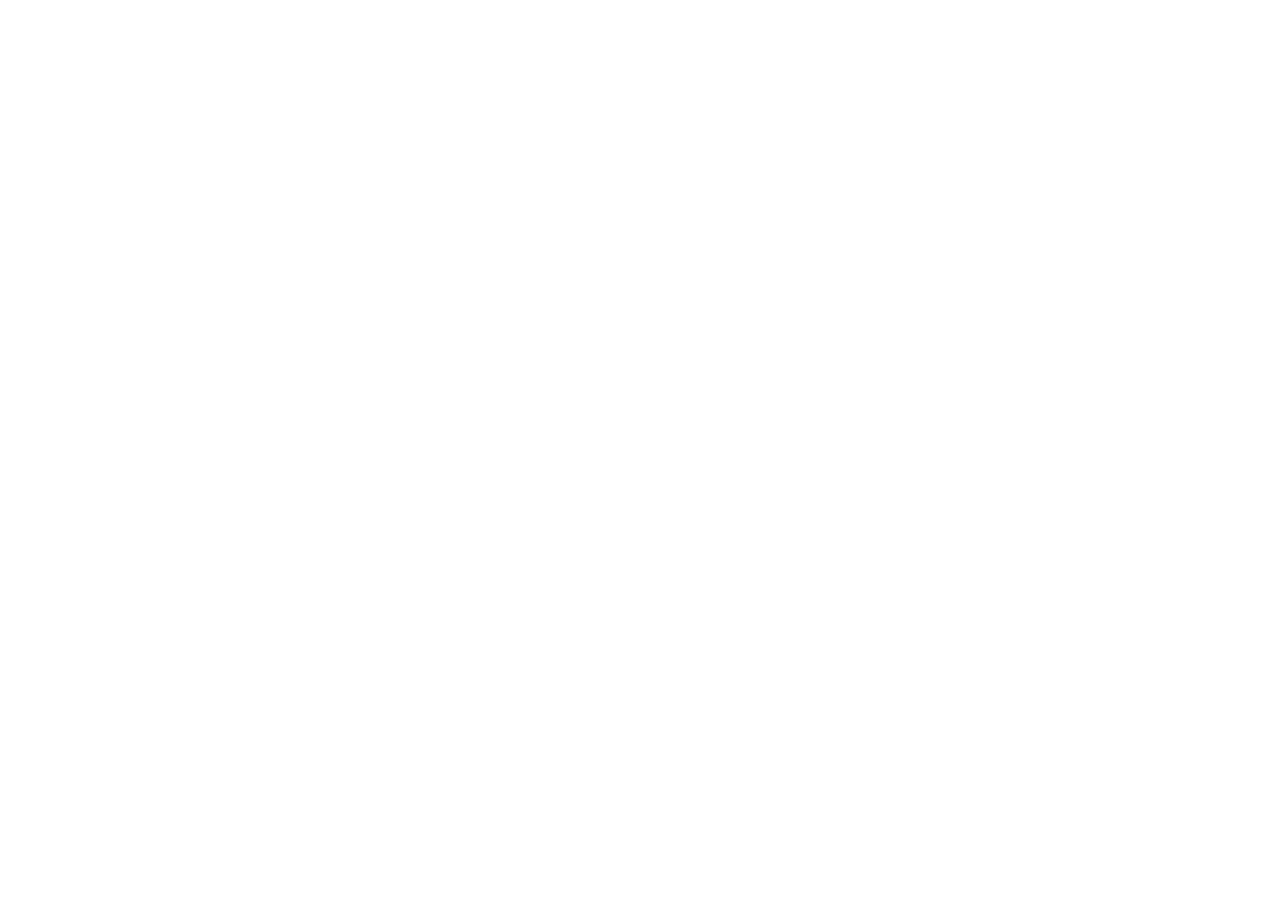
==== pages/game.html @ 497cef22 "memoryGame" ====
<!DOCTYPE html>
<html lang="pt-br">
<head>
    <meta charset="UTF-8">
    <meta name="viewport" content="width=device-width, initial-scale=1.0">

    <link rel="stylesheet" href="../css/reset.css">
    <link rel="stylesheet" href="../css/game.css">
    <script defer src="../js/game.js"></script>

    <title>Jogo da Memória</title>
</head>
<body>
    
    <div class="grid">
        
    </div>

</body>
</html>
---- css/game.css ----
.grid{
    display: grid;
    grid-template-columns: repeat(5, 1fr);
    gap: 15px;
    max-width: 800px;
    width: 100%;
    margin: 100px auto; /*cima e embaixo sera 0 e esquerda e direita ele centralizara*/
}

.card {
    aspect-ratio: 3/4;
    width: 100%;
    background-color: red;
    border-radius: 5px;
    position: relative;
    transition: all 400ms ease;
    transform-style: preserve-3d;
}

.face {
    position: absolute;
    width: 100%;
    height: 100%;
    background-size: cover;
    background-position: center;
    border: 2px solid #39813a;
    border-radius: 5px;
}

.front {
    transform: rotateY(180deg);
}
.back {
    background-image: url('../img/back.png');
    backface-visibility: hidden;
}

.card:hover {
    transform: rotateY(180deg);
}
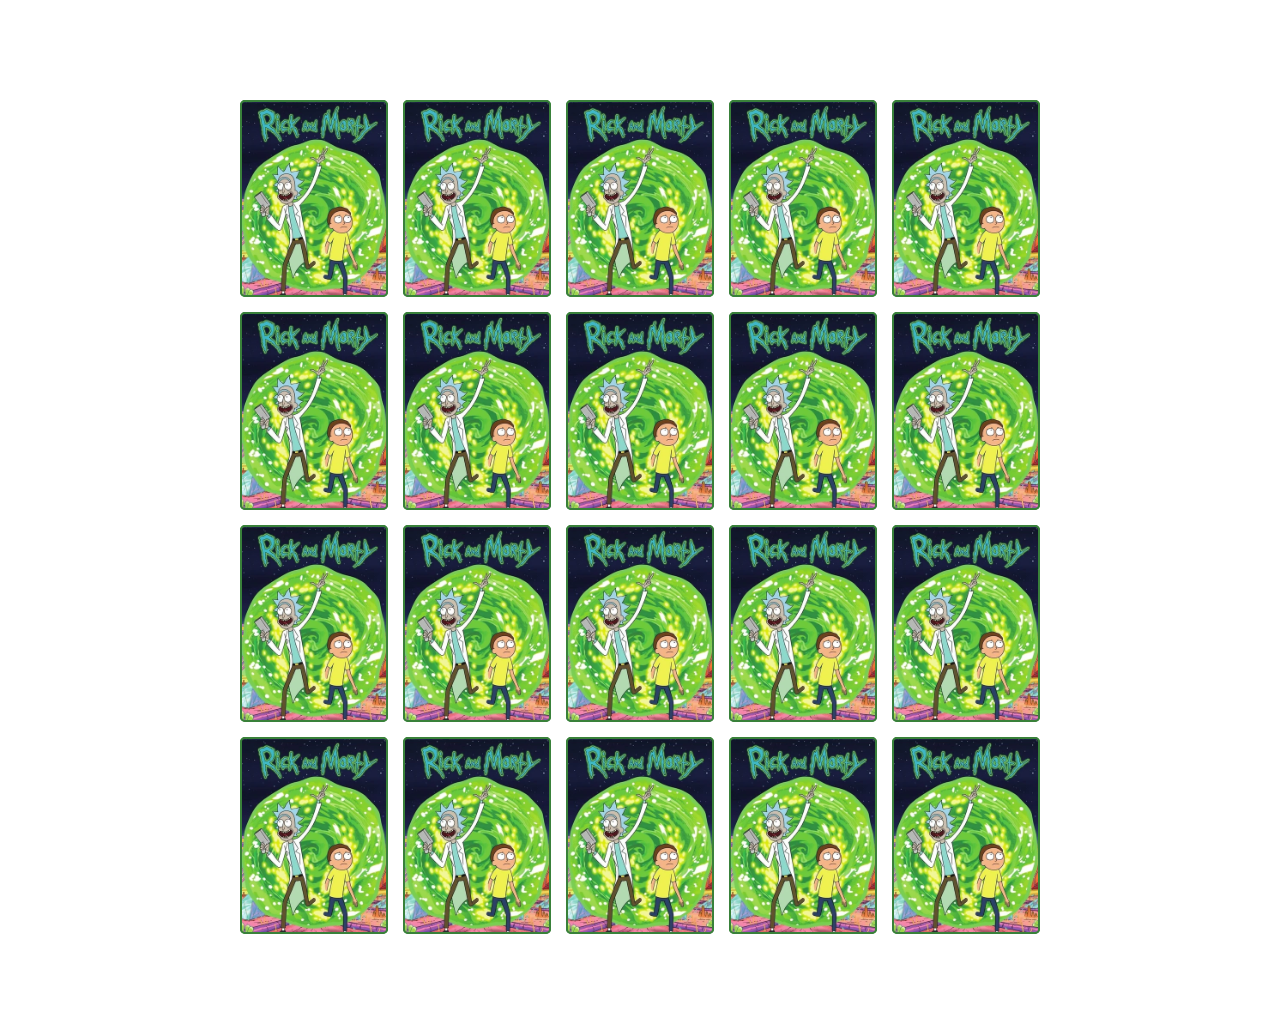
==== commit 6cf5f17f: "Carcaça do game em perfeito estado" ====
--- a/pages/game.html
+++ b/pages/game.html
@@ -1,20 +1,18 @@
-<!DOCTYPE html>
-<html lang="pt-br">
-<head>
-    <meta charset="UTF-8">
-    <meta name="viewport" content="width=device-width, initial-scale=1.0">
-
-    <link rel="stylesheet" href="../css/reset.css">
-    <link rel="stylesheet" href="../css/game.css">
-    <script defer src="../js/game.js"></script>
-
-    <title>Jogo da Memória</title>
-</head>
-<body>
-    
-    <div class="grid">
-        
-    </div>
-
-</body>
+<!DOCTYPE html>
+<html lang="pt-br">
+<head>
+    <meta charset="UTF-8">
+    <meta name="viewport" content="width=device-width, initial-scale=1.0">
+
+    <link rel="stylesheet" href="../css/reset.css">
+    <link rel="stylesheet" href="../css/game.css">
+    <script defer src="../js/game.js"></script>
+
+    <title>Jogo da Memória</title>
+</head>
+<body>
+    
+    <div class="grid"></div>
+
+</body>
 </html>--- a/css/game.css
+++ b/css/game.css
@@ -1,40 +1,47 @@
-.grid{
-    display: grid;
-    grid-template-columns: repeat(5, 1fr);
-    gap: 15px;
-    max-width: 800px;
-    width: 100%;
-    margin: 100px auto; /*cima e embaixo sera 0 e esquerda e direita ele centralizara*/
-}
-
-.card {
-    aspect-ratio: 3/4;
-    width: 100%;
-    background-color: red;
-    border-radius: 5px;
-    position: relative;
-    transition: all 400ms ease;
-    transform-style: preserve-3d;
-}
-
-.face {
-    position: absolute;
-    width: 100%;
-    height: 100%;
-    background-size: cover;
-    background-position: center;
-    border: 2px solid #39813a;
-    border-radius: 5px;
-}
-
-.front {
-    transform: rotateY(180deg);
-}
-.back {
-    background-image: url('../img/back.png');
-    backface-visibility: hidden;
-}
-
-.card:hover {
-    transform: rotateY(180deg);
+.grid {
+    display: grid;
+    grid-template-columns: repeat(5, 1FR);
+    gap: 15px;
+    width: 100%;
+    max-width: 800px;
+    margin: 100px auto;
+}
+
+.card {
+    aspect-ratio: 3/4;
+    width: 100%;
+    border-radius: 5px;
+    position: relative;
+    transition: all 400ms ease;
+    transform-style: preserve-3d;
+}
+
+.face {
+    width: 100%;
+    height: 100%;
+    position: absolute;
+    background-size: cover;
+    background-position: center;
+    border: 2px solid #39813a;
+    border-radius: 5px;
+    transition: all 400ms ease;
+}
+
+.front {
+    transform: rotateY(180deg);
+}
+
+.back {
+    background-image: url(../img/back.png);
+    
+    backface-visibility: hidden;
+}
+
+.reveal__card {
+    transform: rotateY(180deg);
+}
+
+.disabled__card {
+    filter: saturate(0);
+    opacity: 0.5;
 }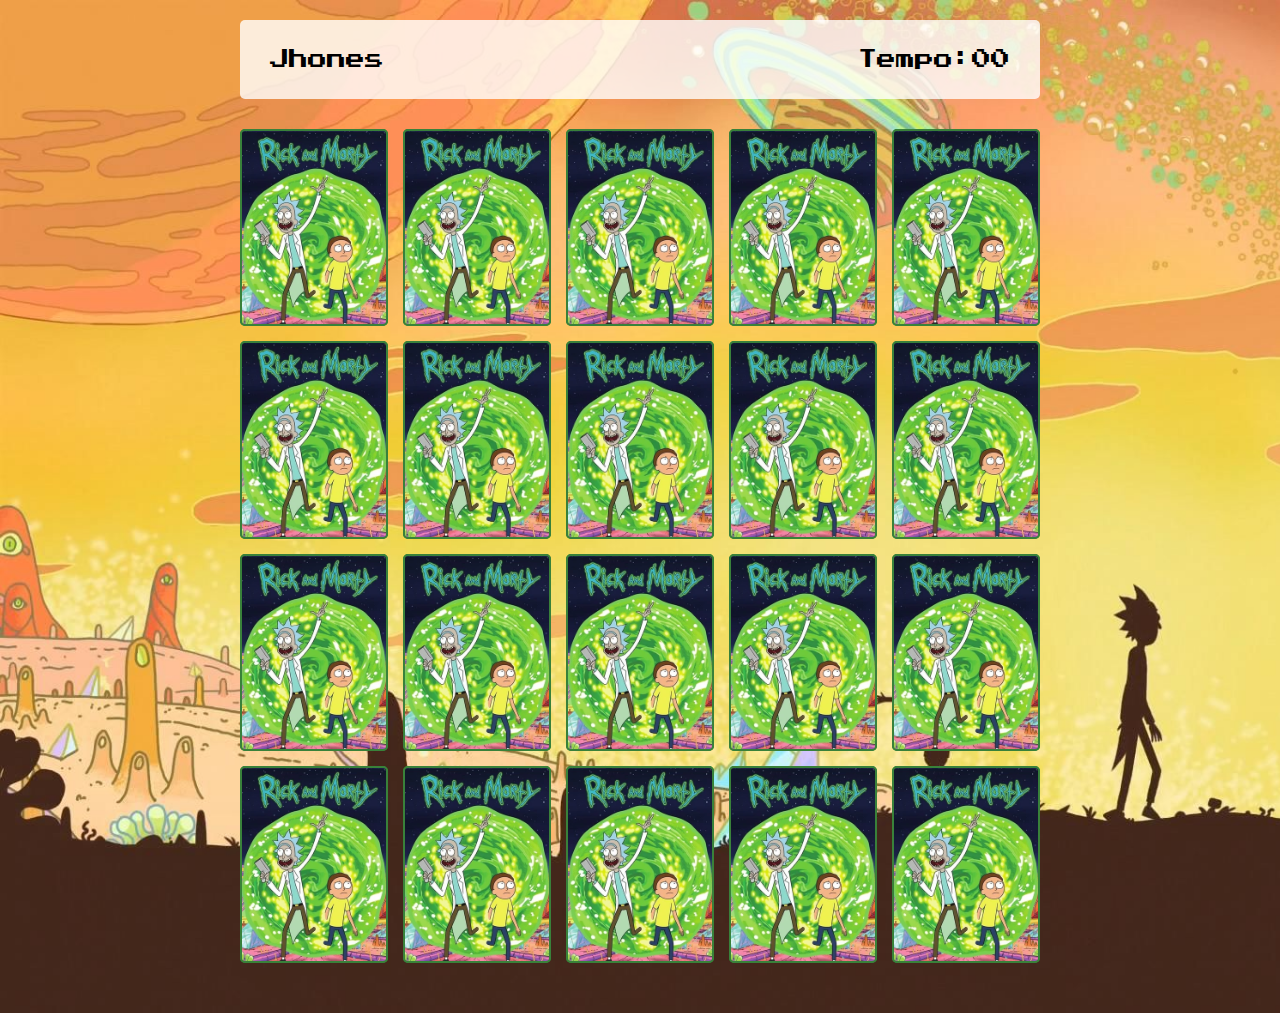
==== commit 35a49097: "Finalizado o game!" ====
--- a/pages/game.html
+++ b/pages/game.html
@@ -11,8 +11,15 @@
     <title>Jogo da Memória</title>
 </head>
 <body>
+    <main>
+        <header>
+            <span class="player">Jhones</span>
+            <span>Tempo:<span class="timer">00</span></span>
+        </header>
     
-    <div class="grid"></div>
+        <div class="grid"></div>
 
+    
+    </main>
 </body>
 </html>--- a/css/game.css
+++ b/css/game.css
@@ -1,10 +1,35 @@
+main {
+    display: flex;
+    flex-direction: column;
+    width: 100%;
+    background-image: url(../img/bg.jpg);
+    background-size: cover;
+    min-height: 100vh;
+    align-items: center;
+    justify-content: center;
+    padding: 20px 20px 50px;
+}
+
+header {
+    display: flex;
+    align-items: center;
+    justify-content: space-between;
+    background-color: rgba(255, 255, 255, 0.8);
+    font-size: 1.2em;
+    width: 100%;
+    max-width: 800px;
+    padding: 30px;
+    margin: 0 0 30px;
+    border-radius: 5px;
+}
+
 .grid {
     display: grid;
     grid-template-columns: repeat(5, 1FR);
     gap: 15px;
     width: 100%;
     max-width: 800px;
-    margin: 100px auto;
+    margin: 0 auto;
 }
 
 .card {
